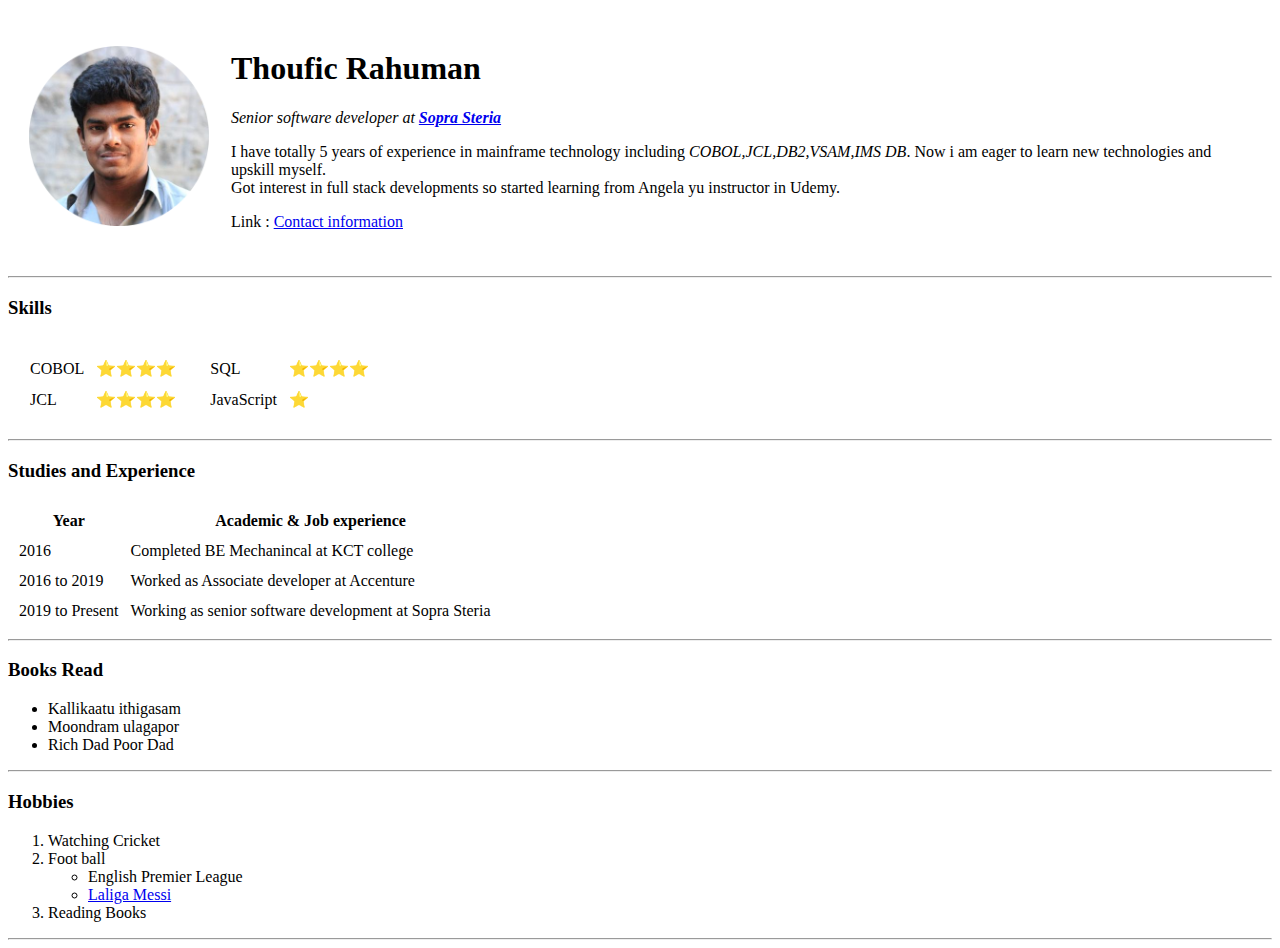
==== index.html @ 59aa8db4 "Added my first html page which shows my bio" ====
<!DOCTYPE html>
<html lang="en" dir="ltr">

<head>
  <meta charset="utf-8">
  <title>📚 Thoufic's first site</title>
</head>

<body>
  <table cellspacing="20">
    <tr>
      <td><a href="https://twitter.com/thoufithoufic"><img src="images/thoufic_cir.png" alt="Thoufic's profile picture" height=180 width=180></a></td>
      <td>
        <h1>Thoufic Rahuman</h1>
        <p><em>Senior software developer at <strong><a href="https://www.soprasteria.com/">Sopra Steria</a></strong></em></p>
        <p>I have totally 5 years of experience in mainframe technology including <em>COBOL,JCL,DB2,VSAM,IMS DB</em>. Now i am eager to learn
          new technologies and upskill myself. <br>Got interest in full stack developments so started learning from Angela yu instructor
          in Udemy.</p>
        <p>Link : <a href="contact-me.html">Contact information</a></p>
      </td>
    </tr>
  </table>

  <hr>
  <h3>Skills</h3>
  <table cellspacing="10">
    <tr>
      <td>
        <table cellspacing="10">
          <tr>
            <td>COBOL</td>
            <td>⭐⭐⭐⭐</td>
          </tr>
          <tr>
            <td>JCL</td>
            <td>⭐⭐⭐⭐</td>
          </tr>

        </table>
      </td>
      <td>
        <table cellspacing="10">
          <tr>
            <td>SQL</td>
            <td>⭐⭐⭐⭐</td>
          </tr>
          <tr>
            <td>JavaScript</td>
            <td>⭐</td>

          </tr>
        </table>
      </td>

    </tr>

  </table><hr>
  <h3>Studies and Experience</h3>
  <table cellspacing="10">
    <thead>
      <th>Year</th>
      <th>Academic & Job experience</th>
    </thead>
    <tbody>
      <tr>
        <td>2016</td>
        <td>Completed BE Mechanincal at KCT college</td>
      </tr>
      <tr>
        <td>2016 to 2019</td>
        <td>Worked as Associate developer at Accenture</td>
      </tr>
      <tr>
        <td>2019 to Present</td>
        <td>Working as senior software development at Sopra Steria</td>
      </tr>
    </tbody>
  </table><hr>
  <h3>Books Read</h3>
  <ul>
    <li>Kallikaatu ithigasam</li>
    <li>Moondram ulagapor</li>
    <li>Rich Dad Poor Dad</li>
  </ul><hr>
  <h3>Hobbies</h3>
  <ol>
    <li>Watching Cricket</li>
    <li>Foot ball</li>
    <ul>
      <li>English Premier League</li>
      <li><a href="https://www.youtube.com/watch?v=KCQF7jdMa7w">Laliga Messi</a></li>
    </ul>
    <li>Reading Books</li>
  </ol>
  <hr>
</body>

</html>
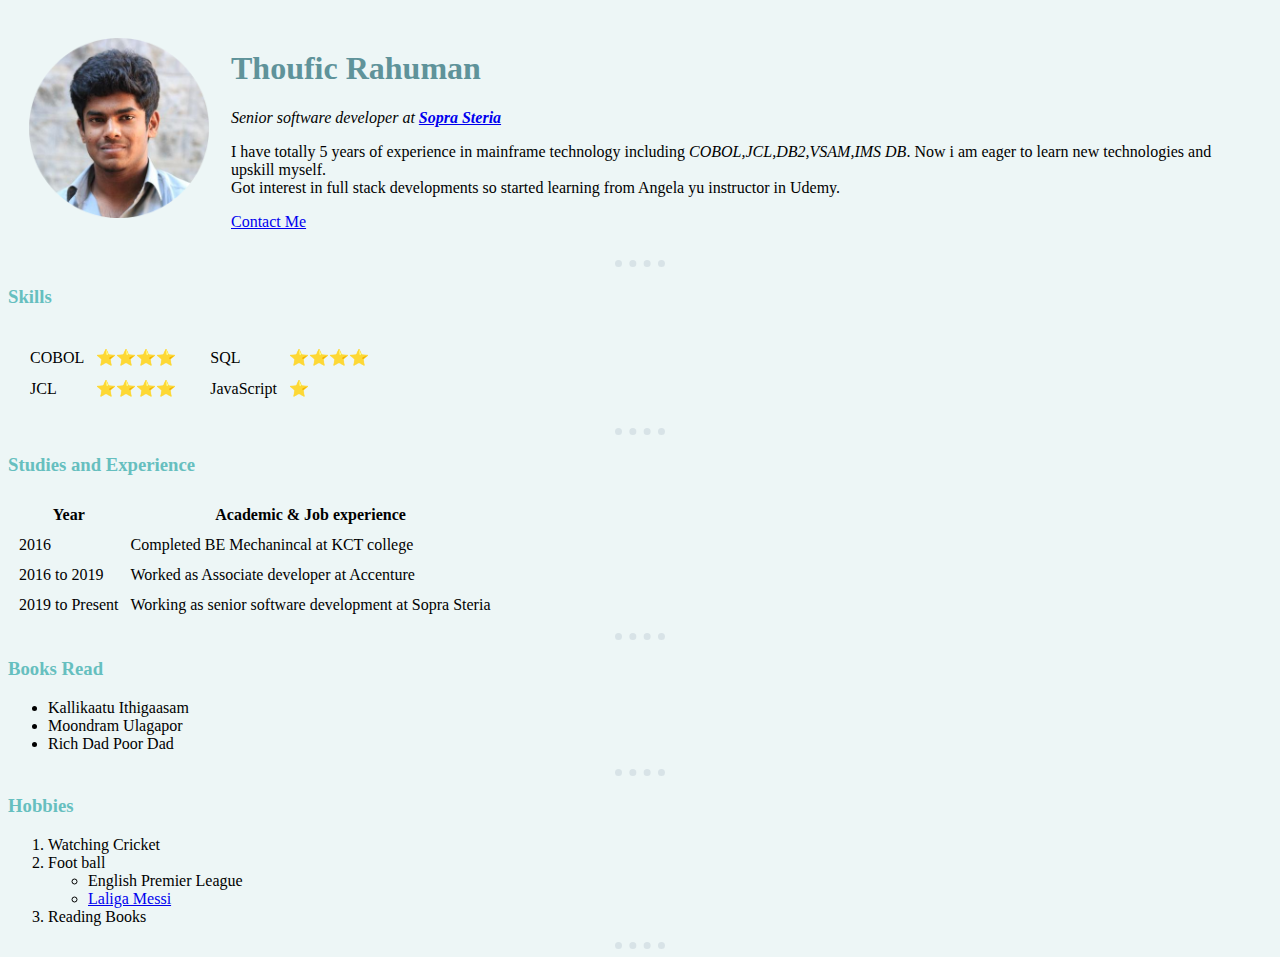
==== commit 3c96d73c: "updated the sheet with CSS codes" ====
--- a/index.html
+++ b/index.html
@@ -4,6 +4,7 @@
 <head>
   <meta charset="utf-8">
   <title>📚 Thoufic's first site</title>
+  <link rel="stylesheet" href="css/styles.css">
 </head>
 
 <body>
@@ -16,7 +17,7 @@
         <p>I have totally 5 years of experience in mainframe technology including <em>COBOL,JCL,DB2,VSAM,IMS DB</em>. Now i am eager to learn
           new technologies and upskill myself. <br>Got interest in full stack developments so started learning from Angela yu instructor
           in Udemy.</p>
-        <p>Link : <a href="contact-me.html">Contact information</a></p>
+        <a href="contact-me.html">Contact Me</a>
       </td>
     </tr>
   </table>
@@ -78,8 +79,8 @@
   </table><hr>
   <h3>Books Read</h3>
   <ul>
-    <li>Kallikaatu ithigasam</li>
-    <li>Moondram ulagapor</li>
+    <li>Kallikaatu Ithigaasam</li>
+    <li>Moondram Ulagapor</li>
     <li>Rich Dad Poor Dad</li>
   </ul><hr>
   <h3>Hobbies</h3>
--- a/css/styles.css
+++ b/css/styles.css
@@ -0,0 +1,15 @@
+body {
+  background-color: #edf6f6;
+}
+hr {
+  border-style: dotted none none;
+  border-width: 7px;
+  border-color: #d8e3e7;
+  width: 4%;
+}
+h3, strong {
+  color: #66bfbf;
+}
+h1 {
+  color: #5f939a;
+}
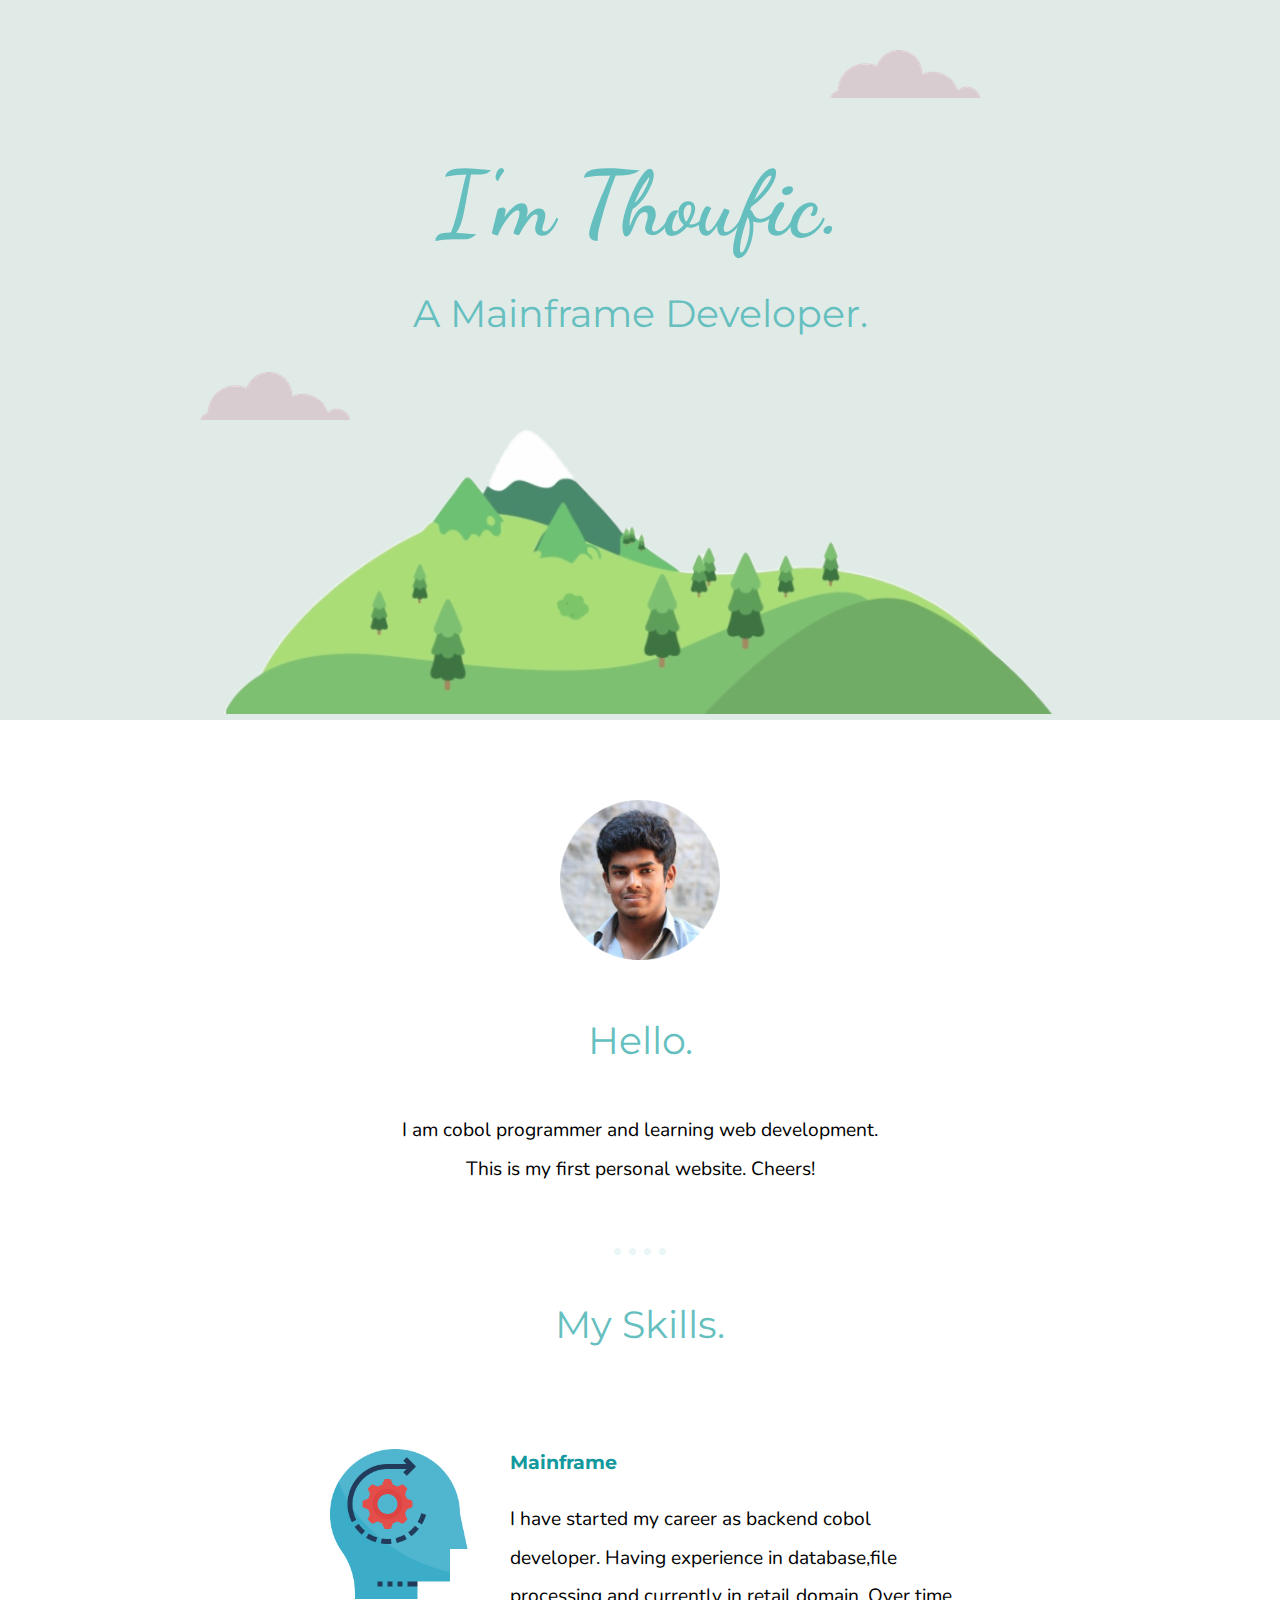
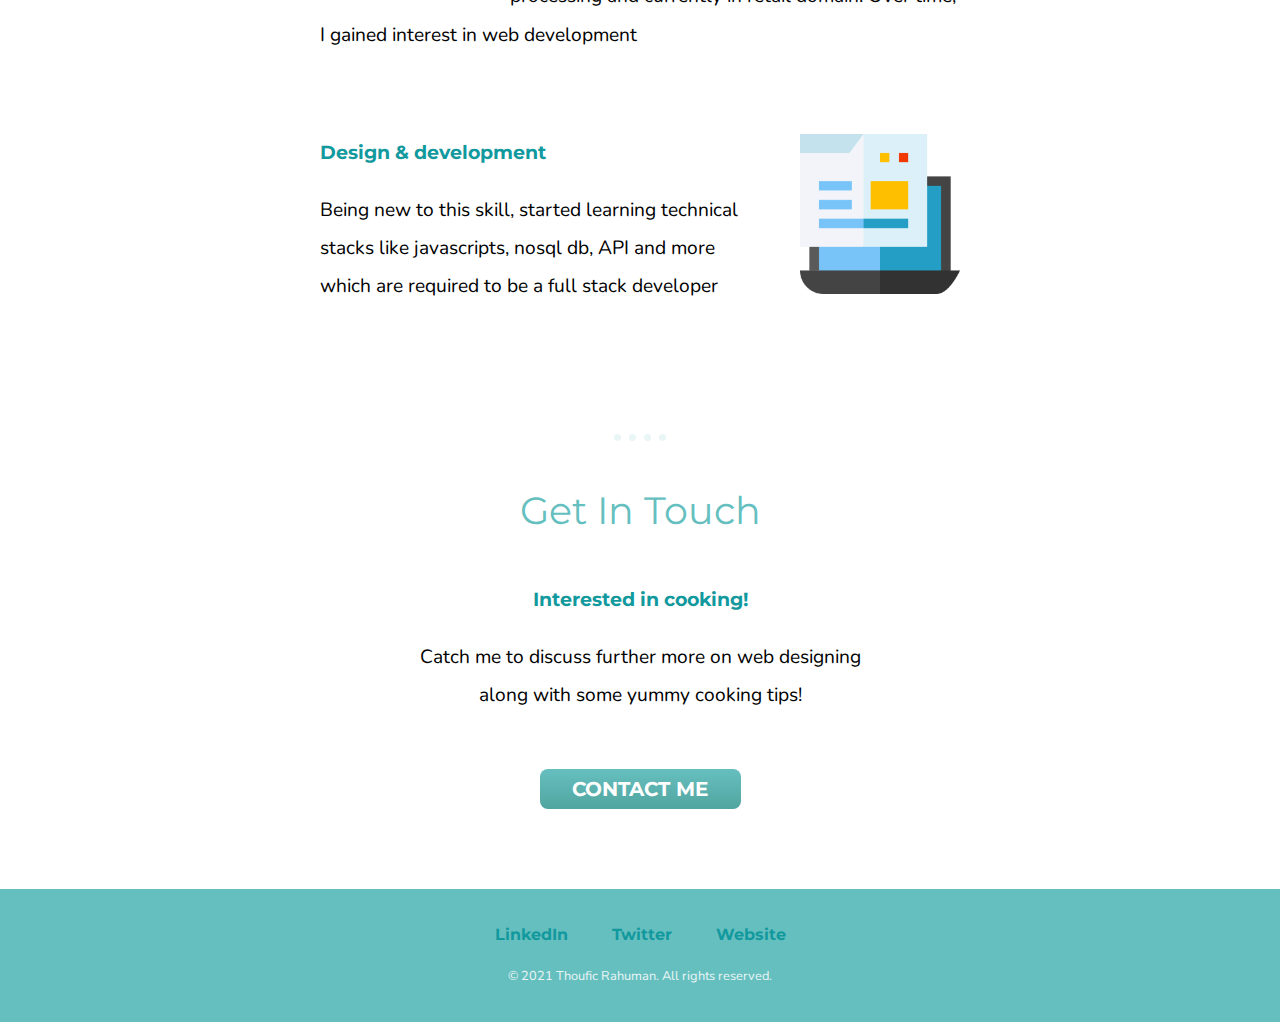
==== commit 18c358b7: "first CSS website design" ====
--- a/index.html
+++ b/index.html
@@ -3,97 +3,60 @@
 
 <head>
   <meta charset="utf-8">
-  <title>📚 Thoufic's first site</title>
+  <title>Thoufic</title>
   <link rel="stylesheet" href="css/styles.css">
+  <link rel="icon" href="favicon.ico">
+  <link href="https://fonts.googleapis.com/css2?family=Dancing+Script&family=Montserrat&family=Nunito&display=swap" rel="stylesheet">
+
 </head>
 
 <body>
-  <table cellspacing="20">
-    <tr>
-      <td><a href="https://twitter.com/thoufithoufic"><img src="images/thoufic_cir.png" alt="Thoufic's profile picture" height=180 width=180></a></td>
-      <td>
-        <h1>Thoufic Rahuman</h1>
-        <p><em>Senior software developer at <strong><a href="https://www.soprasteria.com/">Sopra Steria</a></strong></em></p>
-        <p>I have totally 5 years of experience in mainframe technology including <em>COBOL,JCL,DB2,VSAM,IMS DB</em>. Now i am eager to learn
-          new technologies and upskill myself. <br>Got interest in full stack developments so started learning from Angela yu instructor
-          in Udemy.</p>
-        <a href="contact-me.html">Contact Me</a>
-      </td>
-    </tr>
-  </table>
+  <div class="top-container">
+    <img class="top-cloud" src="images/cloud.png" alt="Cloud-pic">
+    <h1>I'm Thoufic.</h1>
+    <h2>A Mainframe Developer.</h2>
+    <img class="bottom-cloud" src="images/cloud.png" alt="Cloud-pic">
+    <img class="mountain" src="images/mountain.png" alt="Mountain-pic">
 
-  <hr>
-  <h3>Skills</h3>
-  <table cellspacing="10">
-    <tr>
-      <td>
-        <table cellspacing="10">
-          <tr>
-            <td>COBOL</td>
-            <td>⭐⭐⭐⭐</td>
-          </tr>
-          <tr>
-            <td>JCL</td>
-            <td>⭐⭐⭐⭐</td>
-          </tr>
+  </div>
+  <div class="middle-container">
+    <div class="profile">
+      <img src="images/thoufic_cir.png" alt="Profile_pic" height="25%" width="25%">
+      <h2>Hello.</h2>
+      <p>I am cobol programmer and learning web development. <br>This is my first personal website. Cheers!</p>
+    </div>
+    <hr>
+    <div class="skills">
+      <h2>My Skills.</h2>
+      <div class="skill-row">
+        <img class="skull-image" src="images/logical-thinking.png" alt="">
+        <h3>Mainframe</h3>
+        <p>I have started my career as backend cobol developer. Having experience in database,file processing and currently in retail domain. Over time,
+          I gained interest in web development</p>
+      </div>
+      <div class="skill-row">
+        <img class="web-image" src="images/landing-page.png" alt="">
+        <h3>Design & development</h3>
+        <p>Being new to this skill, started learning technical stacks like javascripts, nosql db, API and more which are required to be a full stack developer</p>
+      </div>
+    </div>
+    <hr>
+    <div class="contact-me">
+      <h2>Get In Touch</h2>
+      <h3>Interested in cooking!</h3>
+      <p>Catch me to discuss further more on web designing <br>along with some yummy cooking tips!</p>
+      <a class="btn" href="mailto:thouficmessi199510@gmail.com">CONTACT ME</a>
+    </div>
+  </div>
 
-        </table>
-      </td>
-      <td>
-        <table cellspacing="10">
-          <tr>
-            <td>SQL</td>
-            <td>⭐⭐⭐⭐</td>
-          </tr>
-          <tr>
-            <td>JavaScript</td>
-            <td>⭐</td>
 
-          </tr>
-        </table>
-      </td>
+  <div class="bottom-container">
+    <a class="footer-link" href="https://www.linkedin.com/">LinkedIn</a>
+    <a class="footer-link" href="https://twitter.com/">Twitter</a>
+    <a class="footer-link" href="https://www.appbrewery.co/">Website</a>
+    <p class="cc">© 2021 Thoufic Rahuman. All rights reserved.</p>
+  </div>
 
-    </tr>
-
-  </table><hr>
-  <h3>Studies and Experience</h3>
-  <table cellspacing="10">
-    <thead>
-      <th>Year</th>
-      <th>Academic & Job experience</th>
-    </thead>
-    <tbody>
-      <tr>
-        <td>2016</td>
-        <td>Completed BE Mechanincal at KCT college</td>
-      </tr>
-      <tr>
-        <td>2016 to 2019</td>
-        <td>Worked as Associate developer at Accenture</td>
-      </tr>
-      <tr>
-        <td>2019 to Present</td>
-        <td>Working as senior software development at Sopra Steria</td>
-      </tr>
-    </tbody>
-  </table><hr>
-  <h3>Books Read</h3>
-  <ul>
-    <li>Kallikaatu Ithigaasam</li>
-    <li>Moondram Ulagapor</li>
-    <li>Rich Dad Poor Dad</li>
-  </ul><hr>
-  <h3>Hobbies</h3>
-  <ol>
-    <li>Watching Cricket</li>
-    <li>Foot ball</li>
-    <ul>
-      <li>English Premier League</li>
-      <li><a href="https://www.youtube.com/watch?v=KCQF7jdMa7w">Laliga Messi</a></li>
-    </ul>
-    <li>Reading Books</li>
-  </ol>
-  <hr>
 </body>
 
 </html>
--- a/css/styles.css
+++ b/css/styles.css
@@ -1,15 +1,152 @@
+
+.top-cloud {
+  position: absolute;
+  right: 300px;
+  top: 50px;
+}
+
+.bottom-cloud {
+  position: absolute;
+  left: 200px;
+  bottom: 300px;
+}
+
+.top-container {
+  background-color: #e0ebe8;
+  position: relative;
+  padding-top: 100px;
+}
+
+.mountain {
+  padding-top: 60px;
+
+}
+
+.profile {
+  width: 50%;
+  margin: 60px auto;
+  line-height: 2;
+}
+.skills {
+  padding-bottom: 40px;
+}
+
+.skill-row {
+  width: 50%;
+  margin: 80px auto;
+  text-align: left;
+  line-height: 2;
+}
+
+.skull-image {
+  height: 25%;
+  width: 25%;
+  float:left;
+  margin-right: 30px;
+}
+
+.web-image {
+  height: 25%;
+  width: 25%;
+  float: right;
+  margin-left: 30px;
+}
+
 body {
-  background-color: #edf6f6;
+  margin: 0;
+  text-align: center;
+  font-family: 'Nunito', sans-serif;
 }
+
+h1{
+  margin: 50px 0 0;
+  font-family: 'Dancing Script', cursive;
+  font-size: 5.625rem;
+  color: #66BFBF;
+
+}
+
+h2 {
+  font-family: 'Montserrat', sans-serif;
+  font-size: 2.4rem;
+  color: #66BFBF;
+  font-weight: normal;
+}
+
+h3 {
+  font-family: 'Montserrat', sans-serif;
+  color: #11999E;
+}
+
 hr {
   border-style: dotted none none;
   border-width: 7px;
-  border-color: #d8e3e7;
+  border-color: #eaf6f6;
   width: 4%;
 }
-h3, strong {
-  color: #66bfbf;
+
+p{font-size: 1.2rem}
+
+.footer-link {
+  color: #11999E;
+  text-decoration: none;
+  font-family: 'Montserrat', sans-serif;
+  margin: 20px;
+  font-weight: bold;
 }
-h1 {
-  color: #5f939a;
+
+.footer-link:hover {
+  color: #eaf6f6;
 }
+
+.cc {
+  color:#EAF6F6;
+  font-size: 0.8rem;
+}
+
+
+.middle-container {
+  margin: 80px 0;
+  line-height: 2;
+}
+
+.bottom-container {
+  background-color: #66BFBF;
+  line-height: 2;
+  padding:30px 0 20px;
+}
+
+.btn {
+   background: #66BFBF;
+   background-image: -webkit-linear-gradient(top, #66BFBF, #51A59F);
+   background-image: -moz-linear-gradient(top, #66BFBF, #51A59F);
+   background-image: -ms-linear-gradient(top, #66BFBF, #51A59F);
+   background-image: -o-linear-gradient(top, #66BFBF, #51A59F);
+   background-image: -webkit-gradient(to bottom, #66BFBF, #51A59F);
+   -webkit-border-radius: 13px;
+   -moz-border-radius: 13px;
+   border-radius: 8px;
+   height: 0;
+   margin-top:35px;
+   line-height: 0;
+   color: #FFFFFF;
+   font-family: 'Montserrat', sans-serif;
+   width: 201px;
+   font-weight: bold;
+   font-size: 20px;
+   padding: 20px 0;
+   border: solid #FFFFFF 0;
+   text-decoration: none;
+   display: inline-block;
+   cursor: pointer;
+   text-align: center;
+}
+
+.btn:hover {
+  background: #498F8C;
+  border: solid #498F8C 0;
+  -webkit-border-radius: 13px;
+  -moz-border-radius: 13px;
+  border-radius: 8px;
+  text-decoration: none;
+}
